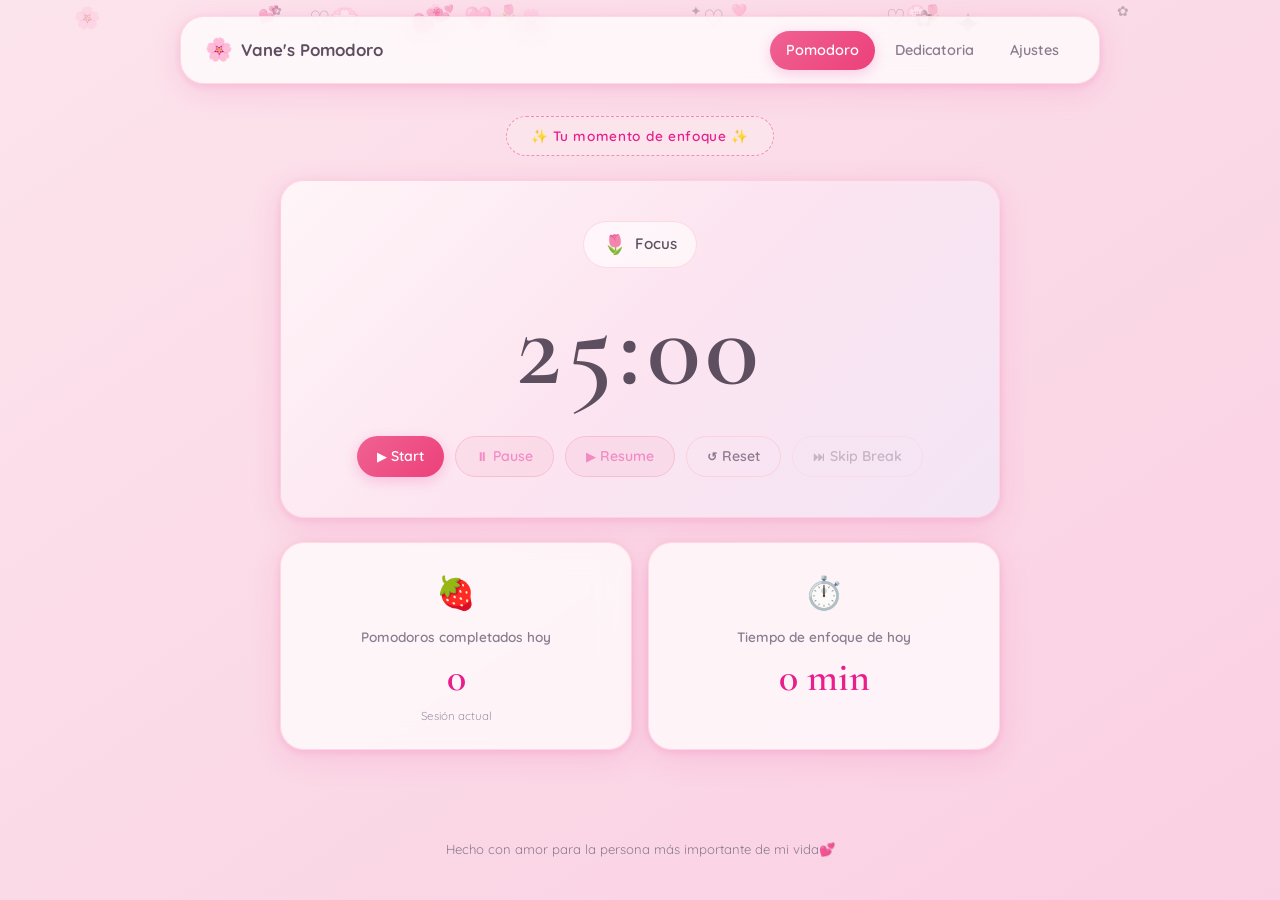
==== index.html @ 61f99cc8 "Add files via upload" ====
<!DOCTYPE html>
<html lang="es">
<head>
  <meta charset="UTF-8">
  <meta name="viewport" content="width=device-width, initial-scale=1.0">
  <meta name="description" content="Pomodoro para Ti — un temporizador elegante y acogedor para tu enfoque diario.">
  <title>Pomodoro para Ti</title>
  <link rel="stylesheet" href="styles.css">
  <!-- Google Fonts: elegant feminine typography -->
  <link rel="preconnect" href="https://fonts.googleapis.com">
  <link rel="preconnect" href="https://fonts.gstatic.com" crossorigin>
  <link href="https://fonts.googleapis.com/css2?family=Cormorant+Garamond:ital,wght@0,400;0,600;1,400&family=Quicksand:wght@400;500;600;700&family=Dancing+Script:wght@400;600&display=swap" rel="stylesheet">
</head>
<body>
  <!-- Animated floating decorative elements -->
  <div class="floating-bg" aria-hidden="true" id="floating-bg"></div>

  <div class="app-shell">
    <!-- Navigation -->
    <header class="navbar glass-card fade-in">
      <a href="#/" class="nav-brand" aria-label="Inicio">
        <span class="brand-icon">🌸</span>
        <span class="brand-text">Vane's Pomodoro</span>
      </a>
      <nav class="nav-links" aria-label="Navegación principal">
        <a href="#/pomodoro" class="nav-link" data-route="pomodoro">Pomodoro</a>
        <a href="#/dedicatoria" class="nav-link" data-route="dedicatoria">Dedicatoria</a>
        <a href="#/ajustes" class="nav-link" data-route="ajustes">Ajustes</a>
      </nav>
      <button class="nav-menu-toggle" id="nav-toggle" aria-label="Abrir menú" aria-expanded="false">
        <span></span><span></span><span></span>
      </button>
    </header>

    <main class="main-content">
      <!-- ==================== POMODORO PAGE ==================== -->
      <section id="page-pomodoro" class="page active" data-page="pomodoro">
        <div class="page-inner fade-in">
          <div class="ribbon-badge">✨ Tu momento de enfoque ✨</div>

          <div class="timer-card glass-card mode-focus" id="timer-card">
            <div class="mode-indicator" id="mode-indicator">
              <span class="mode-icon" id="mode-icon">🌷</span>
              <span class="mode-label" id="mode-label">Focus</span>
            </div>

            <div class="timer-display" id="timer-display" aria-live="polite">25:00</div>

            <div class="timer-controls">
              <button class="btn btn-primary" id="btn-start" type="button">
                <span class="btn-icon">▶</span> Start
              </button>
              <button class="btn btn-secondary" id="btn-pause" type="button" disabled>
                <span class="btn-icon">⏸</span> Pause
              </button>
              <button class="btn btn-secondary" id="btn-resume" type="button" disabled>
                <span class="btn-icon">▶</span> Resume
              </button>
              <button class="btn btn-outline" id="btn-reset" type="button">
                <span class="btn-icon">↺</span> Reset
              </button>
              <button class="btn btn-outline" id="btn-skip" type="button">
                <span class="btn-icon">⏭</span> Skip Break
              </button>
            </div>
          </div>

          <div class="stats-row">
            <div class="stat-card glass-card fade-in-delay-1">
              <div class="stat-emoji">🍓</div>
              <p class="stat-label">Pomodoros completados hoy</p>
              <p class="stat-value" id="session-pomodoros">0</p>
              <p class="stat-hint">Sesión actual</p>
            </div>
            <div class="stat-card glass-card fade-in-delay-2">
              <div class="stat-emoji">⏱️</div>
              <p class="stat-label">Tiempo de enfoque de hoy</p>
              <p class="stat-value" id="session-focus-time">0 min</p>
            </div>
          </div>
        </div>
      </section>

      <!-- ==================== DEDICATORIA PAGE ==================== -->
      <section id="page-dedicatoria" class="page" data-page="dedicatoria">
        <div class="page-inner fade-in">
          <h1 class="page-title dedicatoria-title">
            <span class="title-deco">💐</span>
            Para Nani🍓
            <span class="title-deco">💐</span>
          </h1>

          <div class="letter-frame glass-card">
            <div class="letter-corner letter-corner-tl" aria-hidden="true">✿</div>
            <div class="letter-corner letter-corner-tr" aria-hidden="true">✿</div>
            <div class="letter-corner letter-corner-bl" aria-hidden="true">♡</div>
            <div class="letter-corner letter-corner-br" aria-hidden="true">♡</div>

            <div class="letter-sparkles" aria-hidden="true">
              <span>✦</span><span>✧</span><span>✦</span>
            </div>

            <div class="letter-separator" aria-hidden="true">
              <span>— ♡ —</span>
            </div>

            <div class="letter-body" id="letter-body">
<p>Mi niña preciosa,</p>

<p>¡20 meses juntos! 💗 La verdad me parece increíble lo rápido que ha pasado el tiempo. Siento que fue ayer cuando empezamos esta historia, y ahora ya hemos compartido tantos momentos, tantas risas, tantas aventuras, tantos abrazos y hasta los días difíciles que, al final, también nos hicieron más fuertes.</p>

<p>Me impresiona mucho ver cuánto hemos crecido juntos. No solo como pareja, sino también como personas. Hemos aprendido el uno del otro, nos hemos apoyado cuando más lo necesitábamos, hemos celebrado nuestras pequeñas y grandes victorias, y hemos demostrado que, pase lo que pase, seguimos eligiéndonos todos los días.</p>

<p>Te amo mucho, mucho, muchísimo. Casi siempre siento que esas palabras se quedan cortas para expresar todo lo que significas para mí. Eres una parte muy importante de mi vida, de mis días, de mis pensamientos y de mis sueños. Tu sonrisa tiene la capacidad de alegrarme incluso en los momentos más difíciles, y estar contigo hace que cualquier lugar se sienta como mi hogar, pues, tú, tú eres mi hogar.💕</p>

<p>No sabes que tan agradecido estoy porque sigas en mi vida, y porque yo siga teniendo la fortuna de estar en la tuya. Gracias por quererme, por tenerme paciencia, por escucharme, por hacerme reír, por acompañarme en cada etapa, por regalarme tantos recuerdos que voy a guardar siempre con muchísimo cariño, y, principalmente, por darme un Amor tan genuino, sincero, desinteresado y real, un amor que nunca antes había sentido y estoy seguro que sería incapaz de volver a sentir.</p>

<p>Te hice este pequeño regalo porque sé lo mucho que te apasiona estudiar, aprender y superarte. Espero que te guste muchísimo, que le des un muy buen uso y que cada vez que lo abras recuerdes que fue hecho con todo mi cariño y pensando en ti🥹. Me hace muy feliz poder regalarte algo que pueda acompañarte en cada paso que des.💕</p>

<p>Quizás no sea el mejor escribiendo cartas, pero siento que este tipo de detalles me permiten demostrarte cuánto te amo de una forma muy especial. Me encanta poder regalarte algo que no solo sea bonito, sino que también pueda ayudarte y recordarte lo orgulloso que estoy de ti y de todo lo que eres capaz de lograr.</p>

<p>Solo quiero pedirte una cosa: nunca dejemos de amarnos. Que estos 20 meses sean apenas el comienzo de una historia muchísimo más grande. Ojalá algún día podamos mirar atrás y sonreír al recordar que esos 20 meses terminaron convirtiéndose en 20 años, y luego en toda una vida. Que nuestras vidas sean dos líneas que, una vez se encontraron, y jamás volvieron a separarse.</p>

<p>Felices 20 meses, mi amor. Espero que este sea solo un pequeño número comparado con todos los meses, años y momentos maravillosos que aún nos esperan. Te amo con todo mi corazón, hoy, mañana y siempre. 🥹💕</p>
            </div>

            <div class="letter-separator" aria-hidden="true">
              <span>— ✿ —</span>
            </div>

            <div class="letter-signature" id="letter-signature">
              Con cariño,<br>
              Angelito
            </div>
          </div>
        </div>
      </section>

      <!-- ==================== AJUSTES PAGE ==================== -->
      <section id="page-ajustes" class="page" data-page="ajustes">
        <div class="page-inner fade-in">
          <h1 class="page-title">
            <span class="title-deco">🎀</span>
            Ajustes
            <span class="title-deco">🎀</span>
          </h1>

          <div class="settings-grid">
            <!-- Timer settings -->
            <div class="settings-card glass-card fade-in-delay-1">
              <h2 class="settings-heading">⏰ Temporizador</h2>

              <div class="setting-row">
                <label for="setting-work">Sesión de trabajo (min)</label>
                <input type="number" id="setting-work" min="1" max="120" value="25">
              </div>
              <div class="setting-row">
                <label for="setting-short">Descanso corto (min)</label>
                <input type="number" id="setting-short" min="1" max="60" value="5">
              </div>
              <div class="setting-row">
                <label for="setting-long">Descanso largo (min)</label>
                <input type="number" id="setting-long" min="1" max="120" value="15">
              </div>
              <div class="setting-row">
                <label for="setting-long-interval">Pomodoros antes de descanso largo</label>
                <input type="number" id="setting-long-interval" min="2" max="10" value="4">
              </div>
              <div class="setting-row toggle-row">
                <label for="setting-auto-start">Auto-iniciar siguiente sesión</label>
                <input type="checkbox" id="setting-auto-start" class="toggle">
              </div>
              <div class="setting-row toggle-row">
                <label for="setting-auto-break">Auto-iniciar descansos</label>
                <input type="checkbox" id="setting-auto-break" class="toggle">
              </div>
            </div>

            <!-- Alarm settings -->
            <div class="settings-card glass-card fade-in-delay-2">
              <h2 class="settings-heading">🔔 Alarmas</h2>

              <div class="setting-row">
                <label for="setting-sound">Sonido de alarma</label>
                <select id="setting-sound">
                  <option value="bell">Bell</option>
                  <option value="chime">Chime</option>
                  <option value="piano">Piano</option>
                  <option value="forest">Forest</option>
                  <option value="digital">Digital</option>
                </select>
              </div>
              <div class="setting-row">
                <label for="setting-volume">Volumen</label>
                <input type="range" id="setting-volume" min="0" max="100" value="70">
                <span class="volume-label" id="volume-label">70%</span>
              </div>
              <div class="setting-row toggle-row">
                <label for="setting-muted">Silenciar sonidos</label>
                <input type="checkbox" id="setting-muted" class="toggle">
              </div>
              <button class="btn btn-outline btn-preview" id="btn-preview-sound" type="button">
                🎵 Probar sonido
              </button>
            </div>

            <!-- Appearance -->
            <div class="settings-card glass-card fade-in-delay-3">
              <h2 class="settings-heading">🌙 Apariencia</h2>
              <div class="setting-row toggle-row">
                <label for="setting-dark">Modo oscuro</label>
                <input type="checkbox" id="setting-dark" class="toggle">
              </div>
            </div>

            <!-- Lifetime statistics -->
            <div class="settings-card glass-card stats-panel fade-in-delay-4">
              <h2 class="settings-heading">📊 Estadísticas</h2>
              <div class="lifetime-stats">
                <div class="lifetime-stat">
                  <span class="lifetime-stat-label">Pomodoros de hoy</span>
                  <span class="lifetime-stat-value" id="stat-today-pomodoros">0</span>
                </div>
                <div class="lifetime-stat">
                  <span class="lifetime-stat-label">Tiempo de enfoque hoy</span>
                  <span class="lifetime-stat-value" id="stat-today-focus">0 min</span>
                </div>
                <div class="lifetime-stat">
                  <span class="lifetime-stat-label">Racha actual</span>
                  <span class="lifetime-stat-value" id="stat-current-streak">0 días</span>
                </div>
                <div class="lifetime-stat">
                  <span class="lifetime-stat-label">Racha más larga</span>
                  <span class="lifetime-stat-value" id="stat-longest-streak">0 días</span>
                </div>
                <div class="lifetime-stat">
                  <span class="lifetime-stat-label">Total de pomodoros</span>
                  <span class="lifetime-stat-value" id="stat-total-pomodoros">0</span>
                </div>
              </div>
            </div>
          </div>
        </div>
      </section>
    </main>

    <footer class="app-footer fade-in">
      <p>Hecho con amor para la persona más importante de mi vida💕</p>
    </footer>
  </div>

  <!-- Classic scripts (no ES modules) — works on file:// and GitHub Pages -->
  <script src="js/storage.js"></script>
  <script src="js/sounds.js"></script>
  <script src="js/router.js"></script>
  <script src="js/timer.js"></script>
  <script src="js/settings.js"></script>
  <script src="script.js"></script>
</body>
</html>
---- styles.css ----
/* ============================================================
   Pomodoro para Ti — Premium Pastel Stylesheet
   ============================================================ */

:root {
  /* Focus mode palette — calming pinks & lavenders */
  --bg-gradient-1: #fce4ec;
  --bg-gradient-2: #f8bbd9;
  --bg-gradient-3: #e1bee7;
  --card-bg: rgba(255, 255, 255, 0.72);
  --card-border: rgba(255, 182, 193, 0.45);
  --text-primary: #5d4e60;
  --text-secondary: #8b7b8e;
  --accent: #e91e8c;
  --accent-soft: #f48fb1;
  --accent-light: #fce4ec;
  --shadow: rgba(233, 30, 140, 0.12);
  --shadow-deep: rgba(233, 30, 140, 0.2);
  --timer-bg: linear-gradient(135deg, #fff5f8 0%, #fce4f0 50%, #f3e5f5 100%);
  --btn-primary: linear-gradient(135deg, #f06292, #ec407a);
  --btn-primary-hover: linear-gradient(135deg, #ec407a, #e91e63);
  --glass-blur: 16px;
  --radius: 24px;
  --radius-sm: 14px;
  --font-body: 'Quicksand', sans-serif;
  --font-display: 'Cormorant Garamond', serif;
  --font-handwriting: 'Dancing Script', cursive;
}

/* Break mode — lighter, playful pastels */
body.mode-break {
  --bg-gradient-1: #e8f5e9;
  --bg-gradient-2: #f1f8e9;
  --bg-gradient-3: #fff9c4;
  --timer-bg: linear-gradient(135deg, #f9fff9 0%, #fffde7 50%, #fce4ec 100%);
  --accent: #81c784;
  --accent-soft: #a5d6a7;
}

body.mode-long-break {
  --bg-gradient-1: #e3f2fd;
  --bg-gradient-2: #fce4ec;
  --bg-gradient-3: #f3e5f5;
  --timer-bg: linear-gradient(135deg, #f0f8ff 0%, #fce4f0 50%, #ede7f6 100%);
  --accent: #7986cb;
  --accent-soft: #9fa8da;
}

/* Dark mode */
body.dark-mode {
  --bg-gradient-1: #1a1220;
  --bg-gradient-2: #2d1f35;
  --bg-gradient-3: #1e1630;
  --card-bg: rgba(40, 30, 50, 0.78);
  --card-border: rgba(244, 143, 177, 0.25);
  --text-primary: #f5e6f0;
  --text-secondary: #c4a8bc;
  --accent: #f48fb1;
  --accent-soft: #f06292;
  --accent-light: #3d2a45;
  --shadow: rgba(0, 0, 0, 0.3);
  --shadow-deep: rgba(0, 0, 0, 0.45);
  --timer-bg: linear-gradient(135deg, #2a2035 0%, #352840 50%, #2d2540 100%);
  --btn-primary: linear-gradient(135deg, #ad1457, #c2185b);
  --btn-primary-hover: linear-gradient(135deg, #c2185b, #d81b60);
}

/* ---- Reset & Base ---- */
*, *::before, *::after {
  box-sizing: border-box;
  margin: 0;
  padding: 0;
}

html {
  scroll-behavior: smooth;
}

body {
  font-family: var(--font-body);
  color: var(--text-primary);
  background: linear-gradient(145deg, var(--bg-gradient-1), var(--bg-gradient-2), var(--bg-gradient-3));
  background-size: 400% 400%;
  animation: gradientShift 20s ease infinite;
  min-height: 100vh;
  line-height: 1.6;
  transition: background 0.8s ease, color 0.4s ease;
  overflow-x: hidden;
}

@keyframes gradientShift {
  0%, 100% { background-position: 0% 50%; }
  50% { background-position: 100% 50%; }
}

/* ---- Floating background petals/hearts ---- */
.floating-bg {
  position: fixed;
  inset: 0;
  pointer-events: none;
  z-index: 0;
  overflow: hidden;
}

.float-particle {
  position: absolute;
  font-size: 1.2rem;
  opacity: 0.35;
  animation: floatUp linear infinite;
  user-select: none;
}

@keyframes floatUp {
  0% {
    transform: translateY(100vh) rotate(0deg) scale(0.6);
    opacity: 0;
  }
  10% { opacity: 0.35; }
  90% { opacity: 0.25; }
  100% {
    transform: translateY(-10vh) rotate(360deg) scale(1);
    opacity: 0;
  }
}

/* ---- App shell ---- */
.app-shell {
  position: relative;
  z-index: 1;
  max-width: 960px;
  margin: 0 auto;
  padding: 1rem 1.25rem 2rem;
  min-height: 100vh;
  display: flex;
  flex-direction: column;
}

/* ---- Glass card utility ---- */
.glass-card {
  background: var(--card-bg);
  backdrop-filter: blur(var(--glass-blur));
  -webkit-backdrop-filter: blur(var(--glass-blur));
  border: 1px solid var(--card-border);
  border-radius: var(--radius);
  box-shadow: 0 8px 32px var(--shadow), 0 2px 8px var(--shadow);
}

/* ---- Navbar ---- */
.navbar {
  display: flex;
  align-items: center;
  justify-content: space-between;
  padding: 0.85rem 1.5rem;
  margin-bottom: 2rem;
  position: sticky;
  top: 1rem;
  z-index: 100;
}

.nav-brand {
  display: flex;
  align-items: center;
  gap: 0.5rem;
  text-decoration: none;
  color: var(--text-primary);
  font-weight: 700;
  font-size: 1.05rem;
}

.brand-icon { font-size: 1.4rem; }

.nav-links {
  display: flex;
  gap: 0.25rem;
}

.nav-link {
  text-decoration: none;
  color: var(--text-secondary);
  font-weight: 600;
  font-size: 0.9rem;
  padding: 0.5rem 1rem;
  border-radius: 999px;
  transition: all 0.3s ease;
  position: relative;
}

.nav-link:hover {
  color: var(--accent);
  background: rgba(244, 143, 177, 0.15);
}

.nav-link.active {
  color: #fff;
  background: var(--btn-primary);
  box-shadow: 0 4px 14px var(--shadow-deep);
}

.nav-menu-toggle {
  display: none;
  flex-direction: column;
  gap: 5px;
  background: none;
  border: none;
  cursor: pointer;
  padding: 0.5rem;
}

.nav-menu-toggle span {
  display: block;
  width: 24px;
  height: 2px;
  background: var(--text-primary);
  border-radius: 2px;
  transition: 0.3s;
}

/* ---- Main content & pages ---- */
.main-content {
  flex: 1;
}

.page {
  display: none;
}

.page.active {
  display: block;
}

.page-inner {
  max-width: 720px;
  margin: 0 auto;
}

.page-title {
  font-family: var(--font-display);
  font-size: clamp(2rem, 5vw, 3rem);
  font-weight: 600;
  text-align: center;
  margin-bottom: 2rem;
  color: var(--text-primary);
  letter-spacing: 0.02em;
}

.title-deco {
  opacity: 0.7;
  margin: 0 0.4rem;
}

/* ---- Ribbon badge ---- */
.ribbon-badge {
  text-align: center;
  font-size: 0.85rem;
  font-weight: 600;
  color: var(--accent);
  background: var(--accent-light);
  padding: 0.5rem 1.5rem;
  border-radius: 999px;
  width: fit-content;
  margin: 0 auto 1.5rem;
  border: 1px dashed var(--accent-soft);
  letter-spacing: 0.05em;
}

/* ---- Timer card ---- */
.timer-card {
  padding: 2.5rem 2rem;
  text-align: center;
  background: var(--timer-bg);
  transition: background 0.8s ease, box-shadow 0.4s ease;
  margin-bottom: 1.5rem;
}

.timer-card.running .timer-display {
  animation: timerPulse 2s ease-in-out infinite;
}

@keyframes timerPulse {
  0%, 100% { transform: scale(1); }
  50% { transform: scale(1.02); }
}

.mode-indicator {
  display: inline-flex;
  align-items: center;
  gap: 0.5rem;
  background: rgba(255, 255, 255, 0.6);
  padding: 0.45rem 1.2rem;
  border-radius: 999px;
  margin-bottom: 1.5rem;
  font-weight: 600;
  font-size: 0.95rem;
  border: 1px solid var(--card-border);
}

.mode-icon { font-size: 1.2rem; }

.timer-display {
  font-family: var(--font-display);
  font-size: clamp(4rem, 15vw, 7rem);
  font-weight: 600;
  letter-spacing: 0.05em;
  color: var(--text-primary);
  line-height: 1;
  margin-bottom: 2rem;
  transition: transform 0.3s ease;
}

/* ---- Buttons ---- */
.timer-controls {
  display: flex;
  flex-wrap: wrap;
  gap: 0.65rem;
  justify-content: center;
}

.btn {
  font-family: var(--font-body);
  font-weight: 600;
  font-size: 0.88rem;
  padding: 0.65rem 1.25rem;
  border-radius: 999px;
  border: none;
  cursor: pointer;
  display: inline-flex;
  align-items: center;
  gap: 0.35rem;
  transition: all 0.3s cubic-bezier(0.34, 1.56, 0.64, 1);
  position: relative;
  overflow: hidden;
}

.btn::after {
  content: '';
  position: absolute;
  inset: 0;
  background: rgba(255, 255, 255, 0.2);
  opacity: 0;
  transition: opacity 0.3s;
}

.btn:hover:not(:disabled)::after { opacity: 1; }

.btn:hover:not(:disabled) {
  transform: translateY(-2px);
  box-shadow: 0 6px 20px var(--shadow-deep);
}

.btn:active:not(:disabled) {
  transform: translateY(0);
}

.btn:disabled {
  opacity: 0.45;
  cursor: not-allowed;
}

.btn-primary {
  background: var(--btn-primary);
  color: #fff;
  box-shadow: 0 4px 14px var(--shadow-deep);
}

.btn-primary:hover:not(:disabled) {
  background: var(--btn-primary-hover);
}

.btn-secondary {
  background: rgba(244, 143, 177, 0.25);
  color: var(--accent);
  border: 1px solid var(--accent-soft);
}

.btn-outline {
  background: transparent;
  color: var(--text-secondary);
  border: 1.5px solid var(--card-border);
}

.btn-outline:hover:not(:disabled) {
  border-color: var(--accent-soft);
  color: var(--accent);
}

.btn-icon { font-size: 0.75rem; }

.btn-preview {
  width: 100%;
  margin-top: 0.5rem;
  justify-content: center;
}

/* ---- Session stats row ---- */
.stats-row {
  display: grid;
  grid-template-columns: repeat(auto-fit, minmax(240px, 1fr));
  gap: 1rem;
}

.stat-card {
  padding: 1.5rem;
  text-align: center;
}

.stat-emoji {
  font-size: 2rem;
  margin-bottom: 0.5rem;
}

.stat-label {
  font-size: 0.85rem;
  color: var(--text-secondary);
  font-weight: 600;
  margin-bottom: 0.35rem;
}

.stat-value {
  font-family: var(--font-display);
  font-size: 2.5rem;
  font-weight: 600;
  color: var(--accent);
  line-height: 1.2;
}

.stat-hint {
  font-size: 0.72rem;
  color: var(--text-secondary);
  margin-top: 0.35rem;
  opacity: 0.8;
}

/* ---- Dedicatoria page ---- */
.dedicatoria-title {
  background: linear-gradient(135deg, var(--accent), var(--accent-soft));
  -webkit-background-clip: text;
  -webkit-text-fill-color: transparent;
  background-clip: text;
}

.letter-frame {
  position: relative;
  padding: 2.5rem 2rem 2rem;
  max-width: 600px;
  margin: 0 auto;
}

.letter-corner {
  position: absolute;
  font-size: 1.4rem;
  color: var(--accent-soft);
  opacity: 0.7;
}

.letter-corner-tl { top: 1rem; left: 1.2rem; }
.letter-corner-tr { top: 1rem; right: 1.2rem; }
.letter-corner-bl { bottom: 1rem; left: 1.2rem; }
.letter-corner-br { bottom: 1rem; right: 1.2rem; }

.letter-sparkles {
  text-align: center;
  color: var(--accent-soft);
  letter-spacing: 1.5rem;
  font-size: 0.9rem;
  margin-bottom: 0.5rem;
  opacity: 0.6;
}

.letter-separator {
  text-align: center;
  color: var(--accent-soft);
  font-size: 0.85rem;
  margin: 1.25rem 0;
  opacity: 0.7;
  letter-spacing: 0.2em;
}

.letter-body {
  font-family: var(--font-display);
  font-size: 1.15rem;
  line-height: 1.85;
  color: var(--text-primary);
  padding: 0 0.5rem;
}

.letter-body p { margin-bottom: 1rem; }

.letter-signature {
  font-family: var(--font-handwriting);
  font-size: 1.6rem;
  text-align: right;
  color: var(--accent);
  margin-top: 1rem;
  padding-right: 1rem;
}

/* ---- Settings page ---- */
.settings-grid {
  display: grid;
  grid-template-columns: repeat(auto-fit, minmax(280px, 1fr));
  gap: 1.25rem;
}

.settings-card {
  padding: 1.75rem;
}

.settings-heading {
  font-family: var(--font-display);
  font-size: 1.35rem;
  font-weight: 600;
  margin-bottom: 1.25rem;
  padding-bottom: 0.75rem;
  border-bottom: 1px dashed var(--card-border);
}

.setting-row {
  display: flex;
  align-items: center;
  justify-content: space-between;
  gap: 1rem;
  margin-bottom: 1rem;
  flex-wrap: wrap;
}

.setting-row label {
  font-size: 0.88rem;
  font-weight: 600;
  color: var(--text-secondary);
  flex: 1;
  min-width: 140px;
}

.setting-row input[type="number"],
.setting-row select {
  font-family: var(--font-body);
  padding: 0.5rem 0.75rem;
  border: 1.5px solid var(--card-border);
  border-radius: var(--radius-sm);
  background: rgba(255, 255, 255, 0.5);
  color: var(--text-primary);
  font-size: 0.9rem;
  width: 90px;
  text-align: center;
  transition: border-color 0.3s, box-shadow 0.3s;
}

body.dark-mode .setting-row input[type="number"],
body.dark-mode .setting-row select {
  background: rgba(30, 20, 40, 0.6);
}

.setting-row input[type="number"]:focus,
.setting-row select:focus {
  outline: none;
  border-color: var(--accent-soft);
  box-shadow: 0 0 0 3px rgba(244, 143, 177, 0.2);
}

.setting-row select { width: auto; min-width: 110px; }

.setting-row input[type="range"] {
  flex: 1;
  min-width: 100px;
  accent-color: var(--accent);
}

.volume-label {
  font-size: 0.85rem;
  font-weight: 600;
  color: var(--accent);
  min-width: 40px;
  text-align: right;
}

/* Toggle switch */
.toggle-row { padding: 0.25rem 0; }

.toggle {
  appearance: none;
  width: 48px;
  height: 26px;
  background: rgba(200, 180, 190, 0.5);
  border-radius: 999px;
  position: relative;
  cursor: pointer;
  transition: background 0.3s;
  flex-shrink: 0;
}

.toggle::after {
  content: '';
  position: absolute;
  top: 3px;
  left: 3px;
  width: 20px;
  height: 20px;
  background: #fff;
  border-radius: 50%;
  transition: transform 0.3s cubic-bezier(0.34, 1.56, 0.64, 1);
  box-shadow: 0 2px 6px var(--shadow);
}

.toggle:checked {
  background: var(--accent-soft);
}

.toggle:checked::after {
  transform: translateX(22px);
}

/* Lifetime statistics panel */
.stats-panel { grid-column: 1 / -1; }

.lifetime-stats {
  display: grid;
  grid-template-columns: repeat(auto-fit, minmax(160px, 1fr));
  gap: 1rem;
}

.lifetime-stat {
  background: rgba(255, 255, 255, 0.35);
  border-radius: var(--radius-sm);
  padding: 1rem;
  text-align: center;
  border: 1px solid var(--card-border);
  transition: transform 0.3s ease;
}

body.dark-mode .lifetime-stat {
  background: rgba(255, 255, 255, 0.05);
}

.lifetime-stat:hover {
  transform: translateY(-2px);
}

.lifetime-stat-label {
  display: block;
  font-size: 0.78rem;
  color: var(--text-secondary);
  font-weight: 600;
  margin-bottom: 0.35rem;
}

.lifetime-stat-value {
  display: block;
  font-family: var(--font-display);
  font-size: 1.75rem;
  font-weight: 600;
  color: var(--accent);
}

/* ---- Footer ---- */
.app-footer {
  text-align: center;
  padding: 2rem 0 0.5rem;
  font-size: 0.82rem;
  color: var(--text-secondary);
  opacity: 0.8;
}

/* ---- Fade-in animations ---- */
.fade-in {
  animation: fadeIn 0.7s ease forwards;
}

.fade-in-delay-1 { animation: fadeIn 0.7s 0.1s ease forwards; opacity: 0; }
.fade-in-delay-2 { animation: fadeIn 0.7s 0.2s ease forwards; opacity: 0; }
.fade-in-delay-3 { animation: fadeIn 0.7s 0.3s ease forwards; opacity: 0; }
.fade-in-delay-4 { animation: fadeIn 0.7s 0.4s ease forwards; opacity: 0; }

@keyframes fadeIn {
  from { opacity: 0; transform: translateY(12px); }
  to { opacity: 1; transform: translateY(0); }
}

/* ---- Responsive ---- */
@media (max-width: 640px) {
  .navbar {
    flex-wrap: wrap;
    padding: 0.75rem 1rem;
  }

  .nav-menu-toggle { display: flex; }

  .nav-links {
    display: none;
    width: 100%;
    flex-direction: column;
    padding-top: 0.75rem;
    gap: 0.35rem;
  }

  .nav-links.open { display: flex; }

  .nav-link {
    text-align: center;
    padding: 0.65rem;
  }

  .timer-card { padding: 2rem 1.25rem; }

  .timer-controls .btn {
    flex: 1 1 calc(50% - 0.65rem);
    justify-content: center;
    min-width: 120px;
  }

  .letter-frame { padding: 2rem 1.25rem 1.5rem; }

  .letter-body { font-size: 1.05rem; }
}

@media (max-width: 380px) {
  .timer-controls .btn {
    flex: 1 1 100%;
  }
}
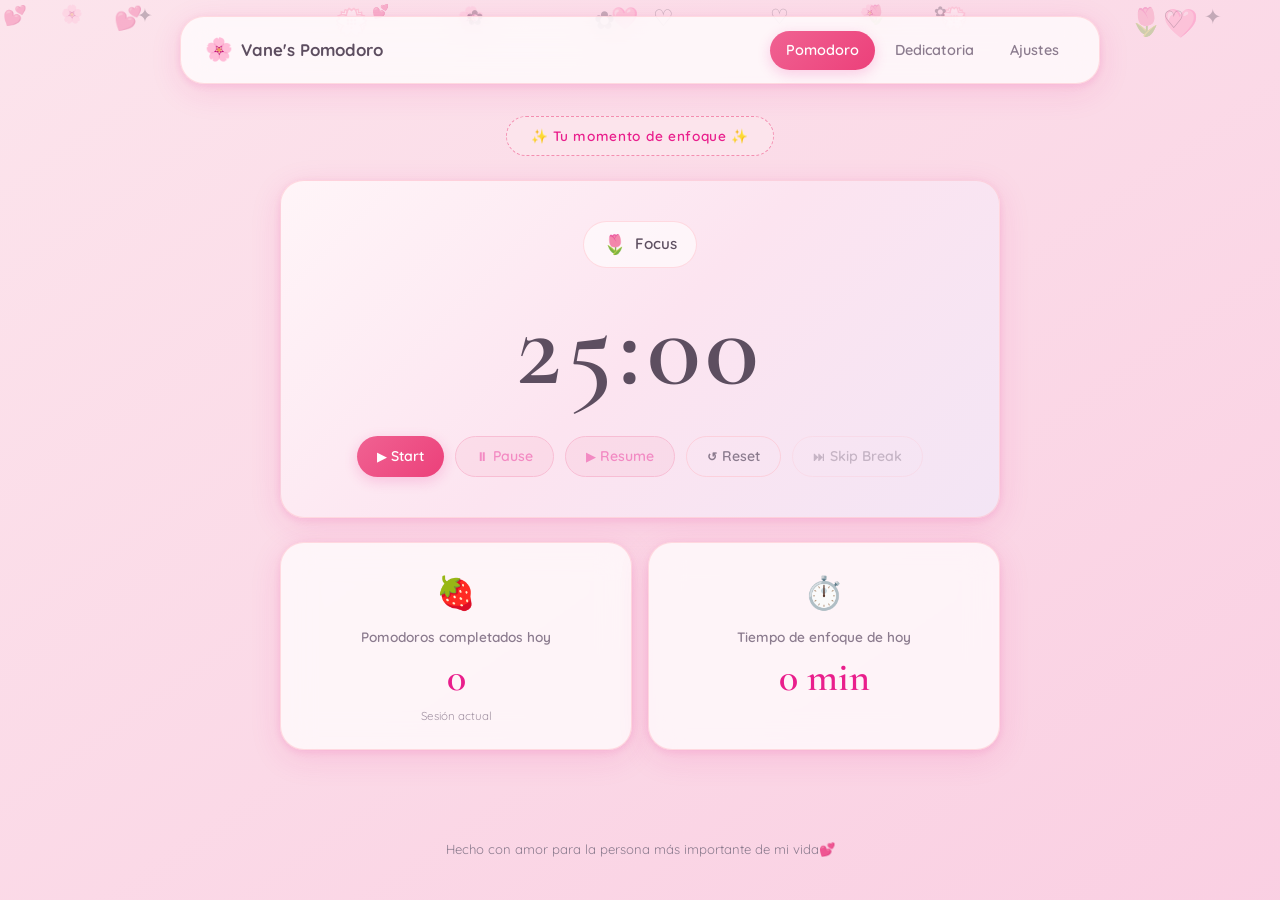
==== commit 154c5cae: "Add files via upload" ====
--- a/index.html
+++ b/index.html
@@ -4,7 +4,8 @@
   <meta charset="UTF-8">
   <meta name="viewport" content="width=device-width, initial-scale=1.0">
   <meta name="description" content="Pomodoro para Ti — un temporizador elegante y acogedor para tu enfoque diario.">
-  <title>Pomodoro para Ti</title>
+  <title>Vane's Pomodoro</title>
+  <link rel="icon" type="image/png" href="favicon.png">
   <link rel="stylesheet" href="styles.css">
   <!-- Google Fonts: elegant feminine typography -->
   <link rel="preconnect" href="https://fonts.googleapis.com">
